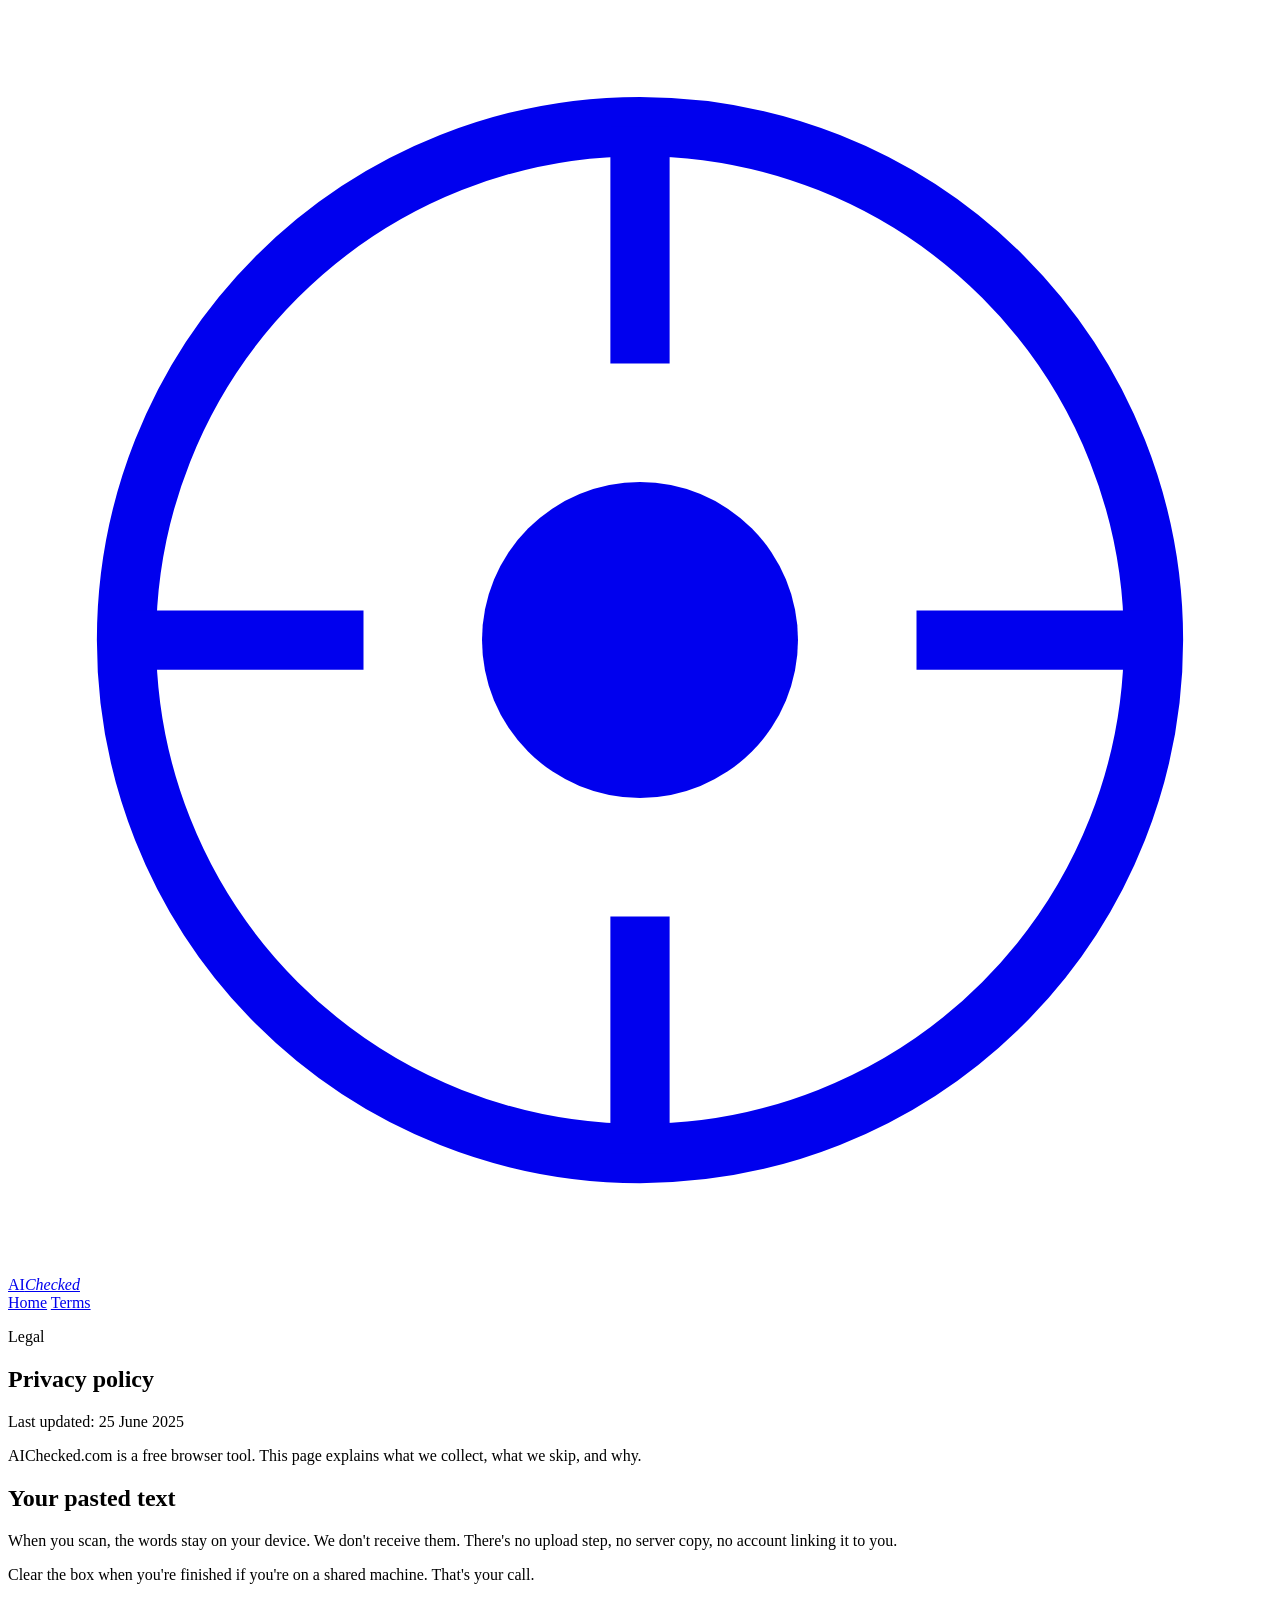
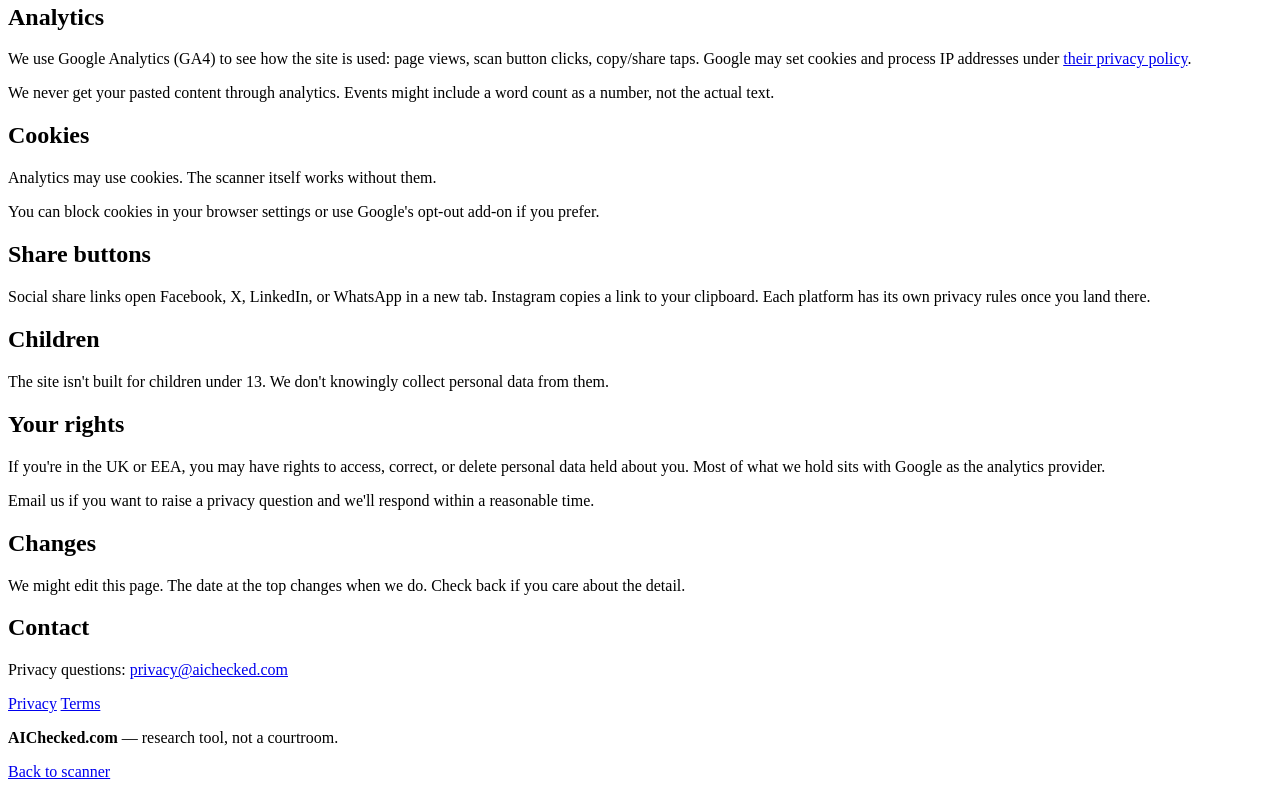
==== public/privacy.html @ 5d239591 "Add privacy and terms pages with footer links and sitemap entries." ====
<!DOCTYPE html>
<html lang="en-GB">
<head>
  <meta charset="utf-8" />
  <meta name="viewport" content="width=device-width, initial-scale=1" />
  <title>Privacy policy — AIChecked</title>
  <meta name="description" content="How AIChecked handles your data. Scans run in your browser; pasted text is not uploaded." />
  <meta name="robots" content="index, follow" />
  <link rel="canonical" href="https://aichecked.com/privacy.html" />
  <meta name="theme-color" content="#060a12" />
  <link rel="icon" href="/favicon.svg" type="image/svg+xml" />

  <script async src="https://www.googletagmanager.com/gtag/js?id=G-3PXBR685H8"></script>
  <script>
    window.dataLayer = window.dataLayer || [];
    function gtag(){dataLayer.push(arguments);}
    gtag("js", new Date());
    gtag("config", "G-3PXBR685H8");
  </script>

  <link rel="preconnect" href="https://fonts.googleapis.com" />
  <link rel="preconnect" href="https://fonts.gstatic.com" crossorigin />
  <link href="https://fonts.googleapis.com/css2?family=DM+Sans:ital,opsz,wght@0,9..40,400;0,9..40,500;0,9..40,600;1,9..40,400&family=Syne:wght@600;700;800&family=JetBrains+Mono:wght@400;500&display=swap" rel="stylesheet" />
  <link rel="stylesheet" href="/css/style.css" />
</head>
<body>
  <div class="bg-grid" aria-hidden="true"></div>
  <div class="bg-glow bg-glow--a" aria-hidden="true"></div>
  <div class="bg-glow bg-glow--b" aria-hidden="true"></div>

  <header class="header">
    <a class="logo" href="/">
      <span class="logo__mark" aria-hidden="true">
        <svg viewBox="0 0 32 32" fill="none"><circle cx="16" cy="16" r="13" stroke="currentColor" stroke-width="1.5"/><circle cx="16" cy="16" r="4" fill="currentColor"/><line x1="16" y1="3" x2="16" y2="9" stroke="currentColor" stroke-width="1.5"/><line x1="16" y1="23" x2="16" y2="29" stroke="currentColor" stroke-width="1.5"/><line x1="3" y1="16" x2="9" y2="16" stroke="currentColor" stroke-width="1.5"/><line x1="23" y1="16" x2="29" y2="16" stroke="currentColor" stroke-width="1.5"/></svg>
      </span>
      <span class="logo__text">AI<em>Checked</em></span>
    </a>
    <nav class="header__nav">
      <a href="/">Home</a>
      <a href="/terms.html">Terms</a>
    </nav>
  </header>

  <main class="main legal">
    <article class="legal__card">
      <p class="legal__eyebrow">Legal</p>
      <h1 class="legal__title">Privacy policy</h1>
      <p class="legal__updated">Last updated: 25 June 2025</p>

      <p class="legal__lead">AIChecked.com is a free browser tool. This page explains what we collect, what we skip, and why.</p>

      <h2>Your pasted text</h2>
      <p>When you scan, the words stay on your device. We don't receive them. There's no upload step, no server copy, no account linking it to you.</p>
      <p>Clear the box when you're finished if you're on a shared machine. That's your call.</p>

      <h2>Analytics</h2>
      <p>We use Google Analytics (GA4) to see how the site is used: page views, scan button clicks, copy/share taps. Google may set cookies and process IP addresses under <a href="https://policies.google.com/privacy" rel="noopener noreferrer">their privacy policy</a>.</p>
      <p>We never get your pasted content through analytics. Events might include a word count as a number, not the actual text.</p>

      <h2>Cookies</h2>
      <p>Analytics may use cookies. The scanner itself works without them.</p>
      <p>You can block cookies in your browser settings or use Google's opt-out add-on if you prefer.</p>

      <h2>Share buttons</h2>
      <p>Social share links open Facebook, X, LinkedIn, or WhatsApp in a new tab. Instagram copies a link to your clipboard. Each platform has its own privacy rules once you land there.</p>

      <h2>Children</h2>
      <p>The site isn't built for children under 13. We don't knowingly collect personal data from them.</p>

      <h2>Your rights</h2>
      <p>If you're in the UK or EEA, you may have rights to access, correct, or delete personal data held about you. Most of what we hold sits with Google as the analytics provider.</p>
      <p>Email us if you want to raise a privacy question and we'll respond within a reasonable time.</p>

      <h2>Changes</h2>
      <p>We might edit this page. The date at the top changes when we do. Check back if you care about the detail.</p>

      <h2>Contact</h2>
      <p>Privacy questions: <a href="mailto:privacy@aichecked.com">privacy@aichecked.com</a></p>
    </article>
  </main>

  <footer class="footer">
    <nav class="footer__links" aria-label="Legal">
      <a href="/privacy.html" aria-current="page">Privacy</a>
      <a href="/terms.html">Terms</a>
    </nav>
    <p><strong>AIChecked.com</strong> — research tool, not a courtroom.</p>
    <p class="footer__fine"><a href="/">Back to scanner</a></p>
  </footer>
</body>
</html>
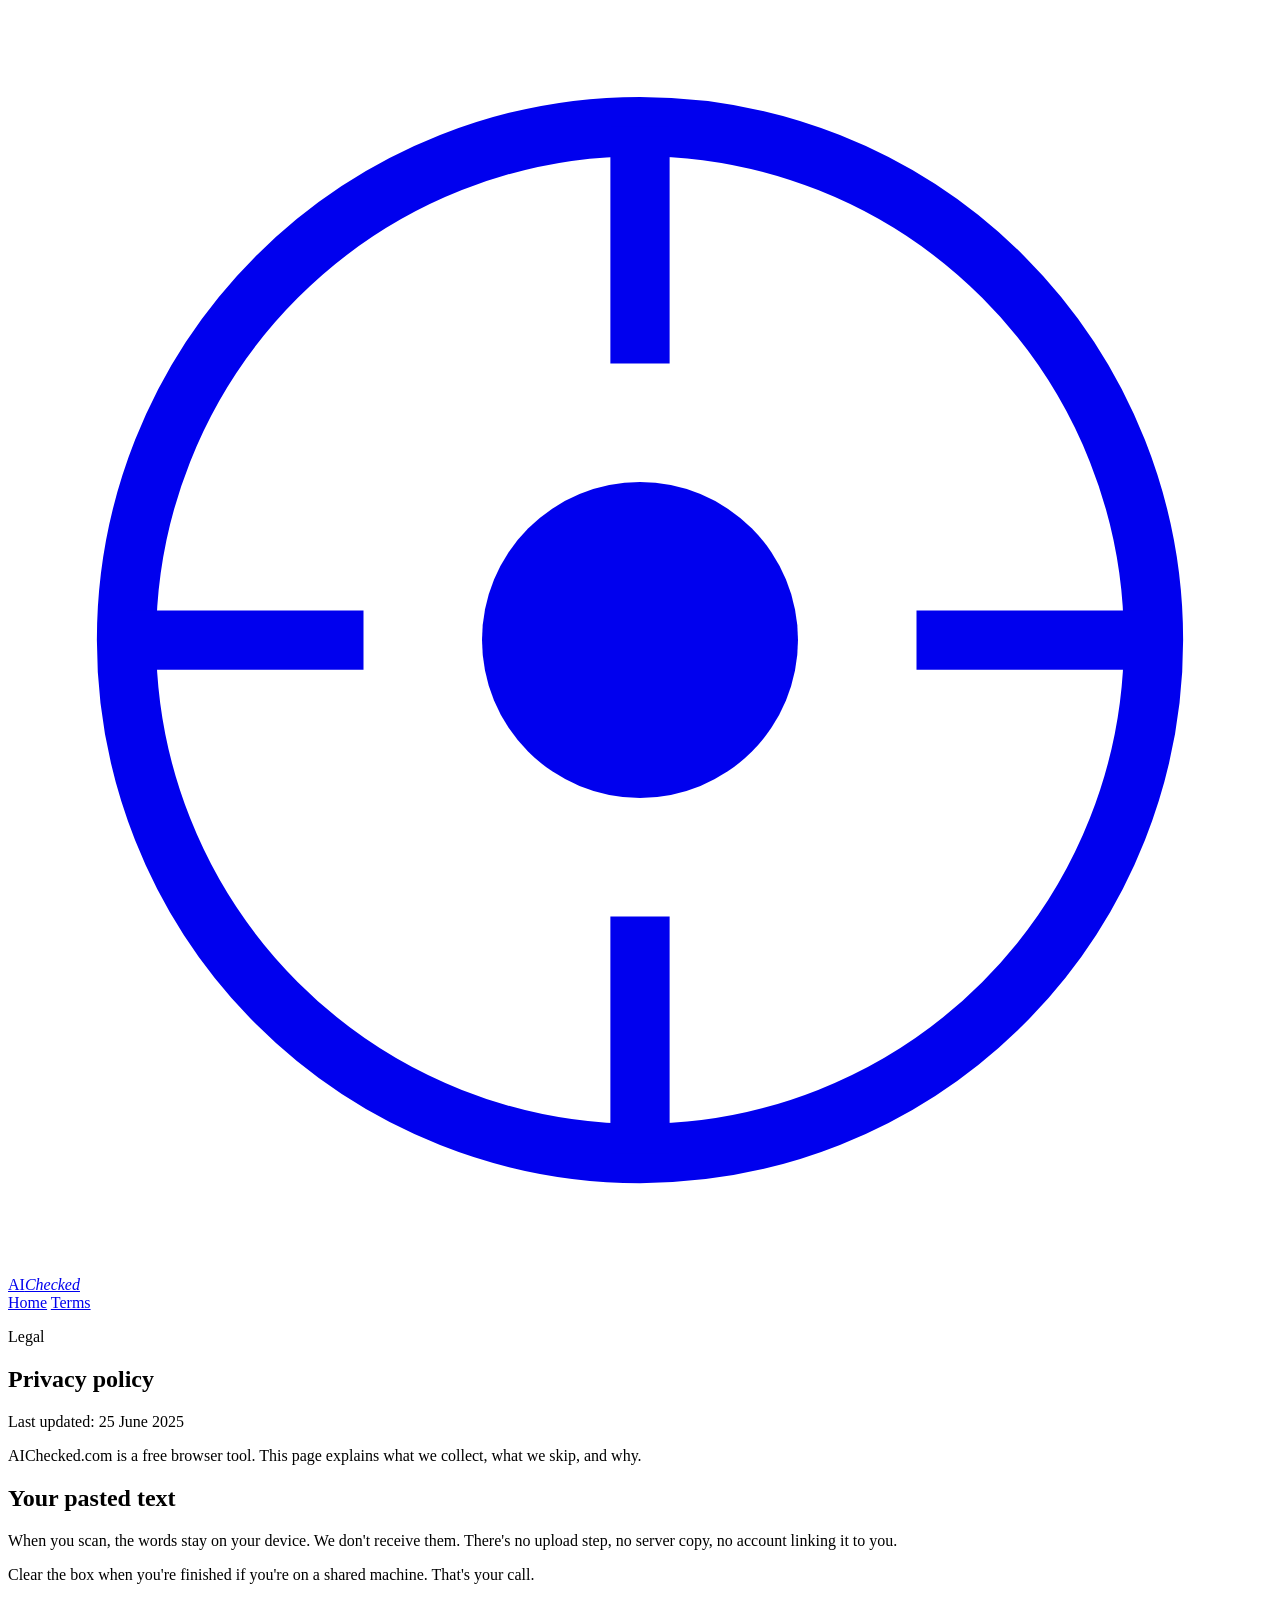
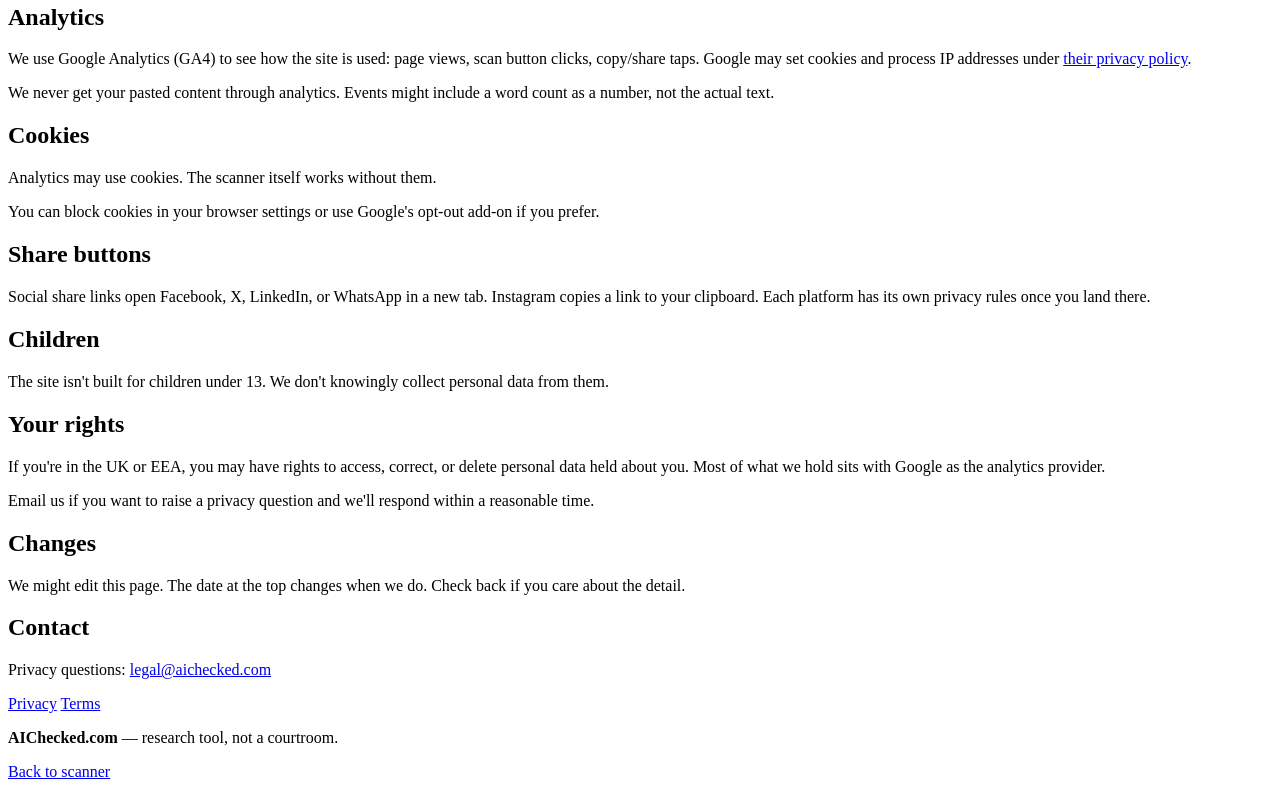
==== commit 90a490b0: "Use legal@aichecked.com as privacy contact email." ====
--- a/public/privacy.html
+++ b/public/privacy.html
@@ -75,7 +75,7 @@
       <p>We might edit this page. The date at the top changes when we do. Check back if you care about the detail.</p>
 
       <h2>Contact</h2>
-      <p>Privacy questions: <a href="mailto:privacy@aichecked.com">privacy@aichecked.com</a></p>
+      <p>Privacy questions: <a href="mailto:legal@aichecked.com">legal@aichecked.com</a></p>
     </article>
   </main>
 
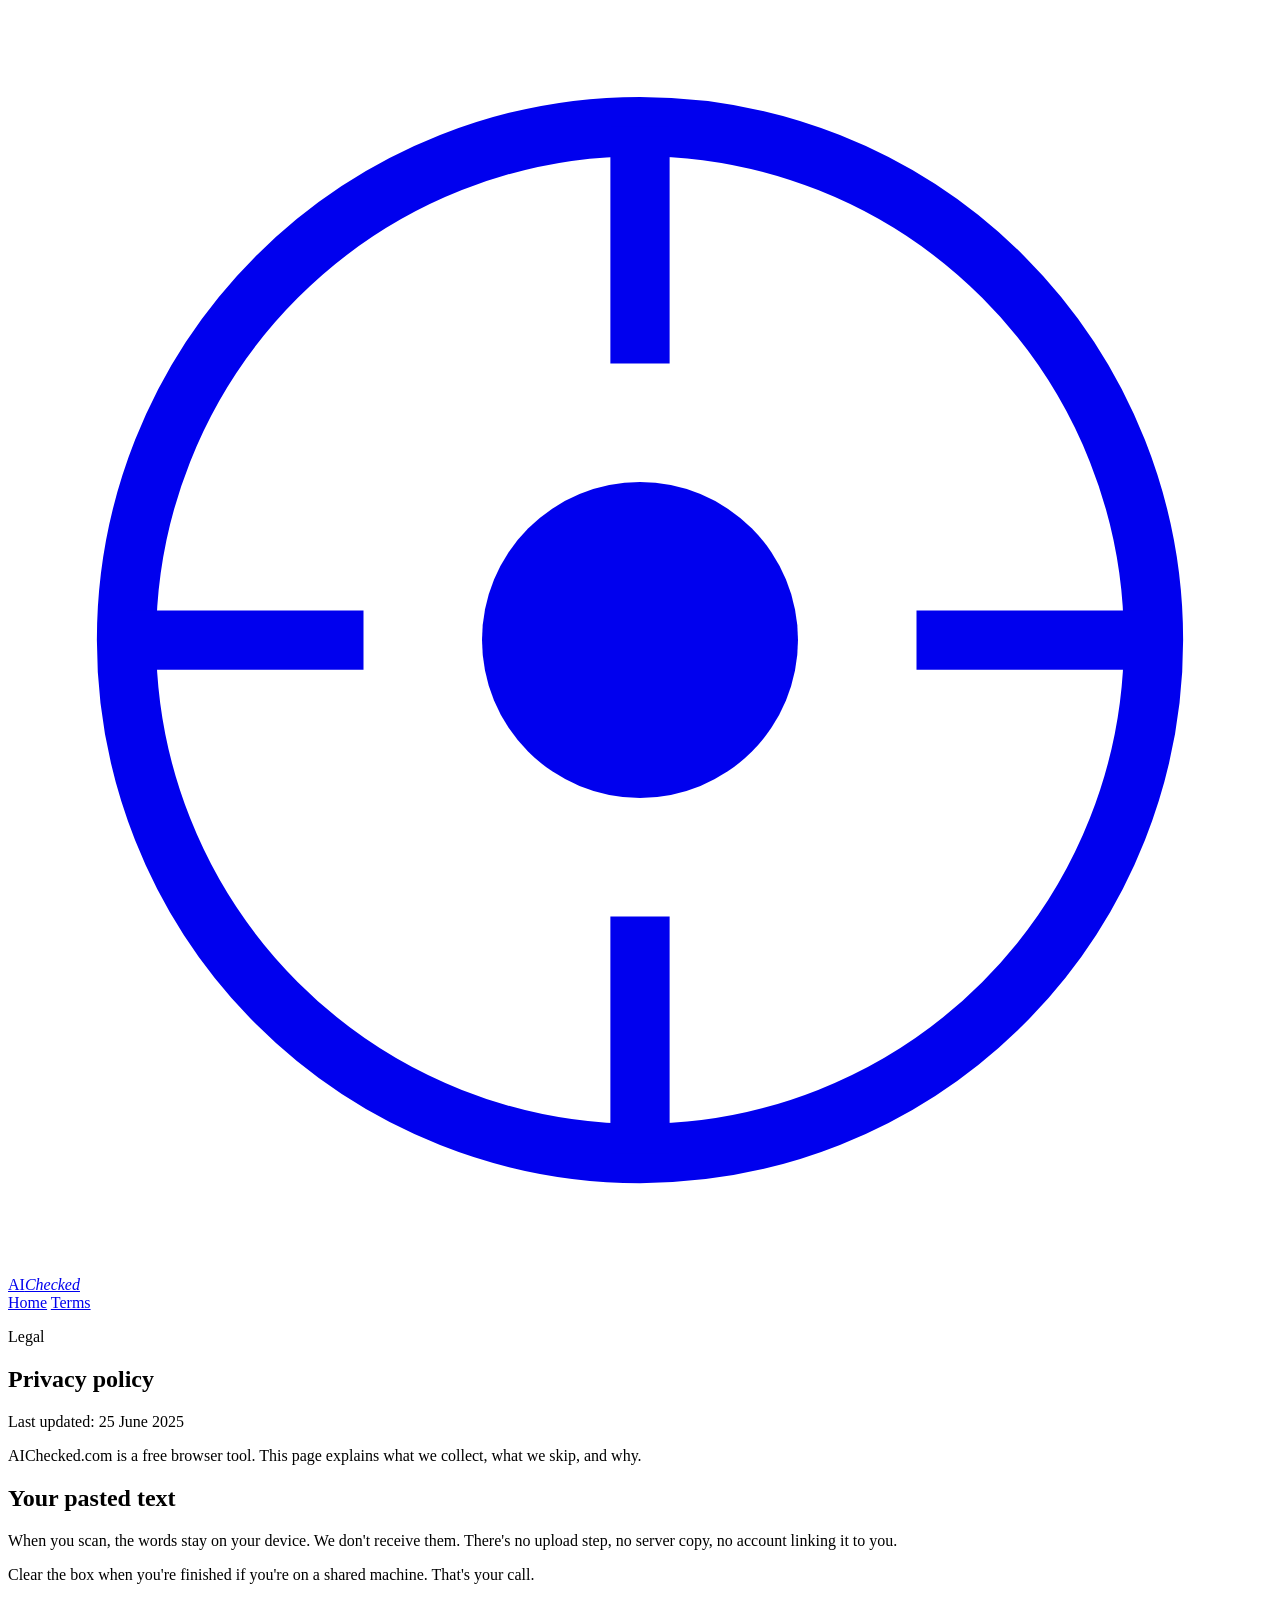
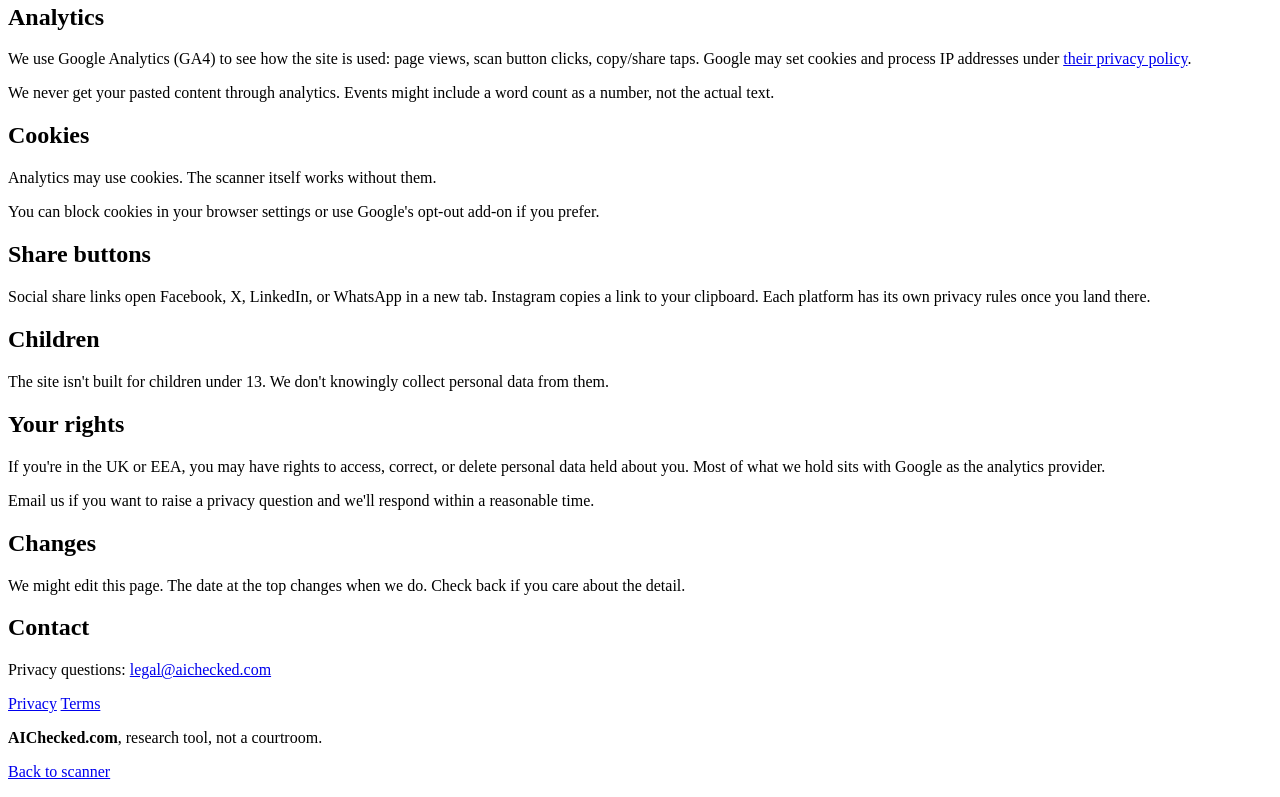
==== commit c31fdb4e: "Replace footer em dash with comma on all pages." ====
--- a/public/privacy.html
+++ b/public/privacy.html
@@ -84,7 +84,7 @@
       <a href="/privacy.html" aria-current="page">Privacy</a>
       <a href="/terms.html">Terms</a>
     </nav>
-    <p><strong>AIChecked.com</strong> — research tool, not a courtroom.</p>
+    <p><strong>AIChecked.com</strong>, research tool, not a courtroom.</p>
     <p class="footer__fine"><a href="/">Back to scanner</a></p>
   </footer>
 </body>
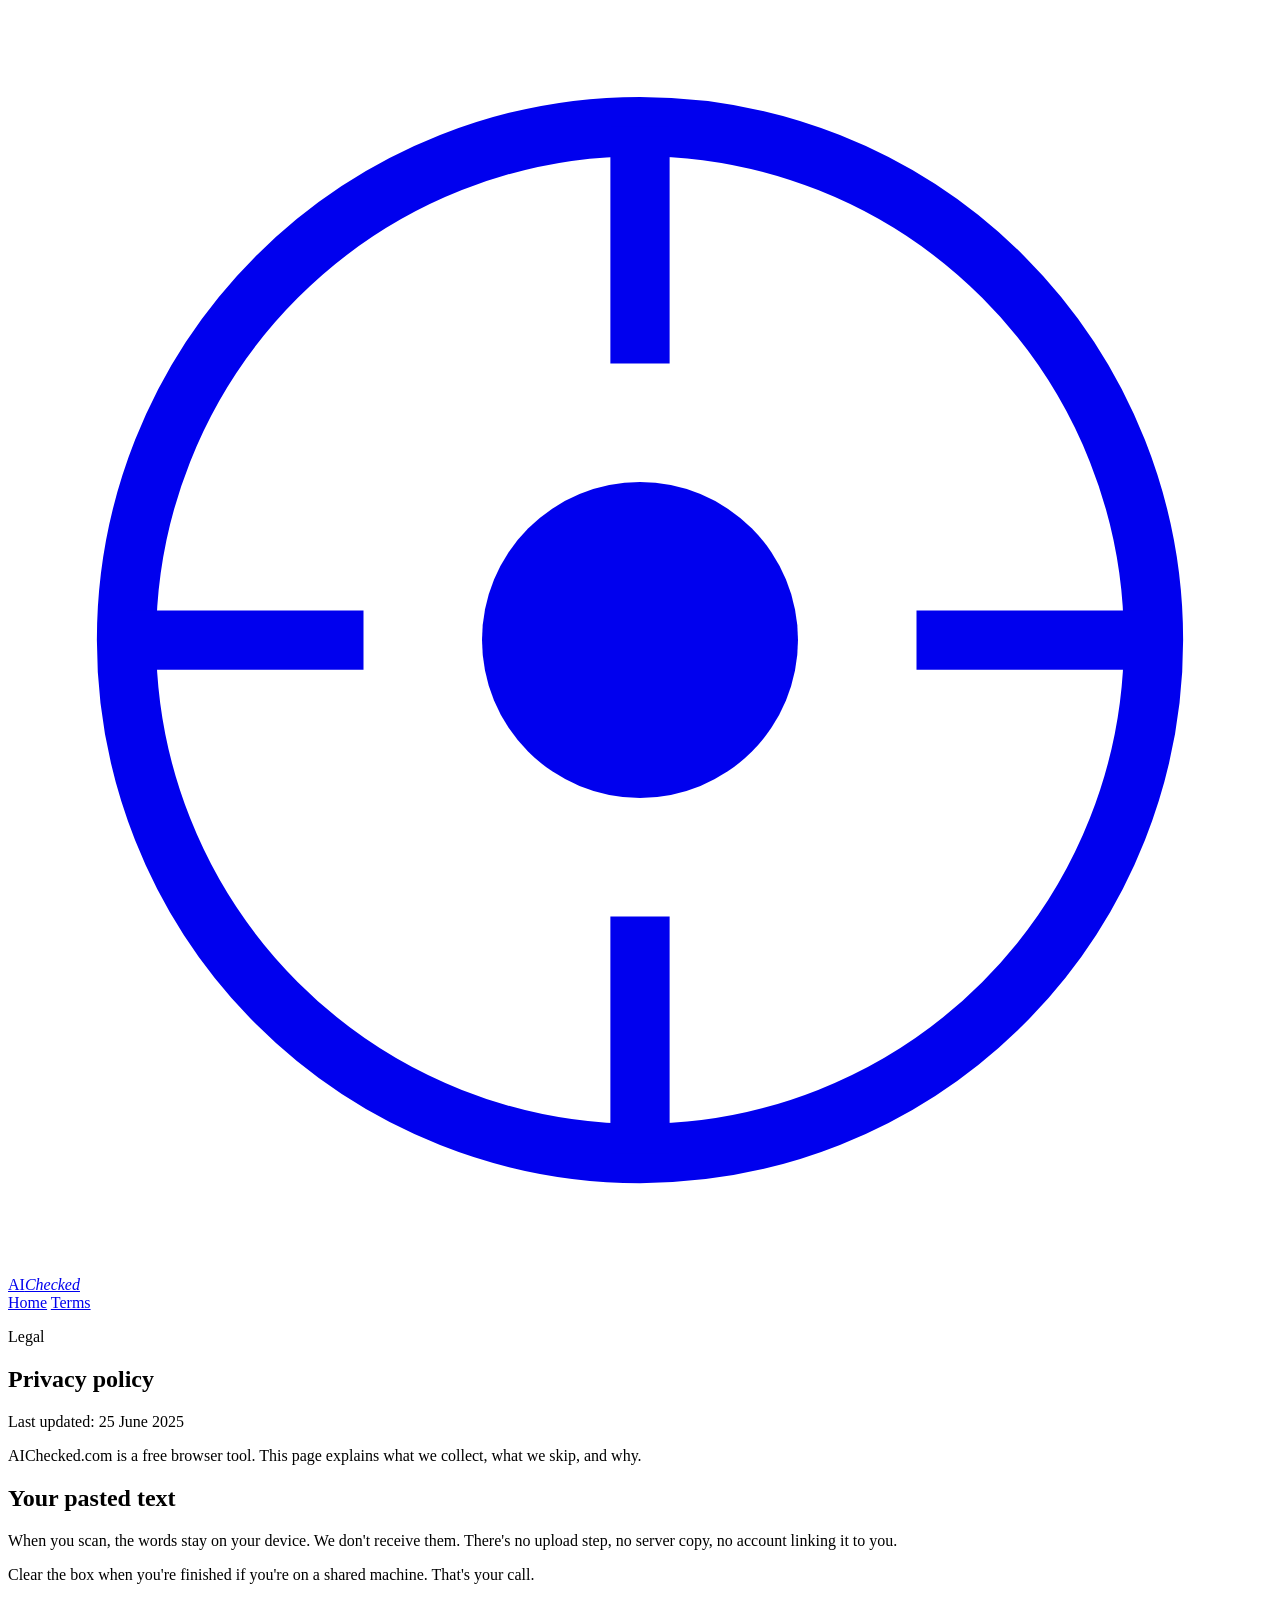
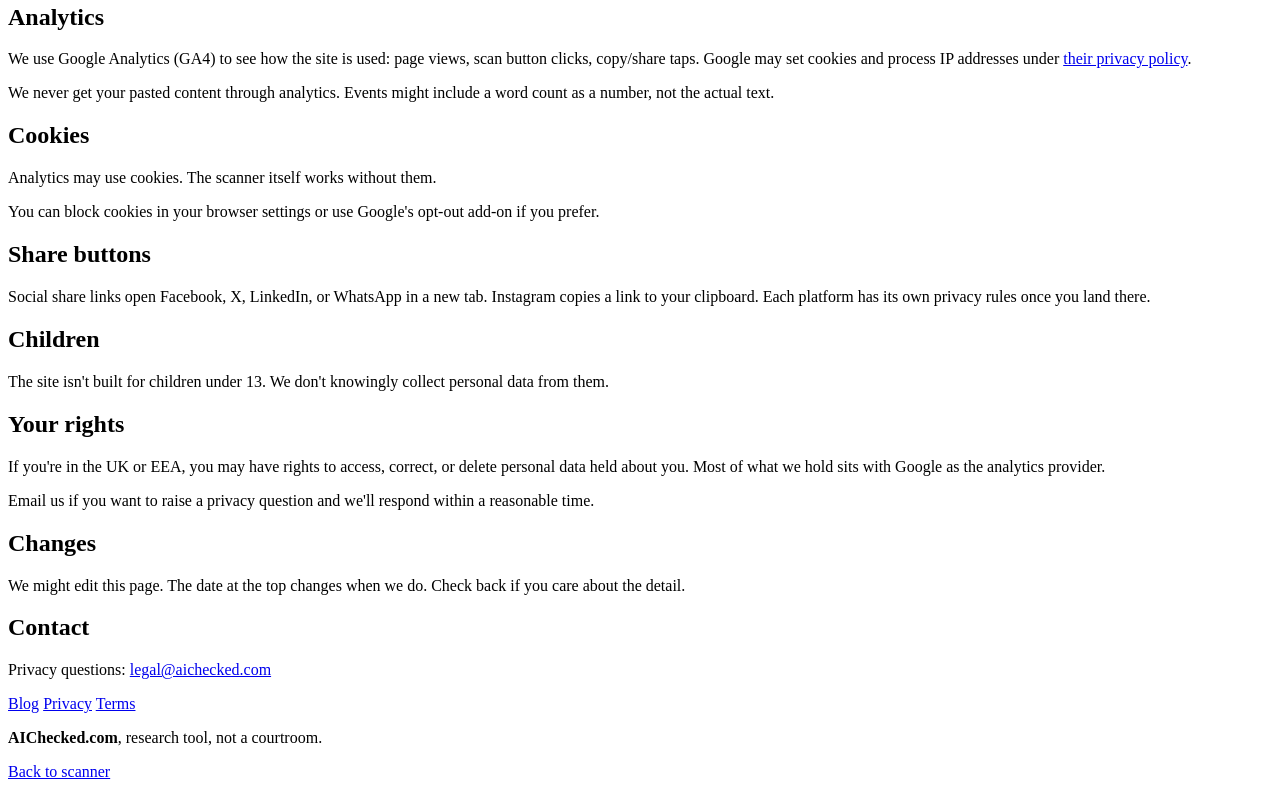
==== commit a95761b5: "Add public blog, research attribution, and footer links." ====
--- a/public/privacy.html
+++ b/public/privacy.html
@@ -81,6 +81,7 @@
 
   <footer class="footer">
     <nav class="footer__links" aria-label="Legal">
+      <a href="/blog/deeper-analysis.html">Blog</a>
       <a href="/privacy.html" aria-current="page">Privacy</a>
       <a href="/terms.html">Terms</a>
     </nav>
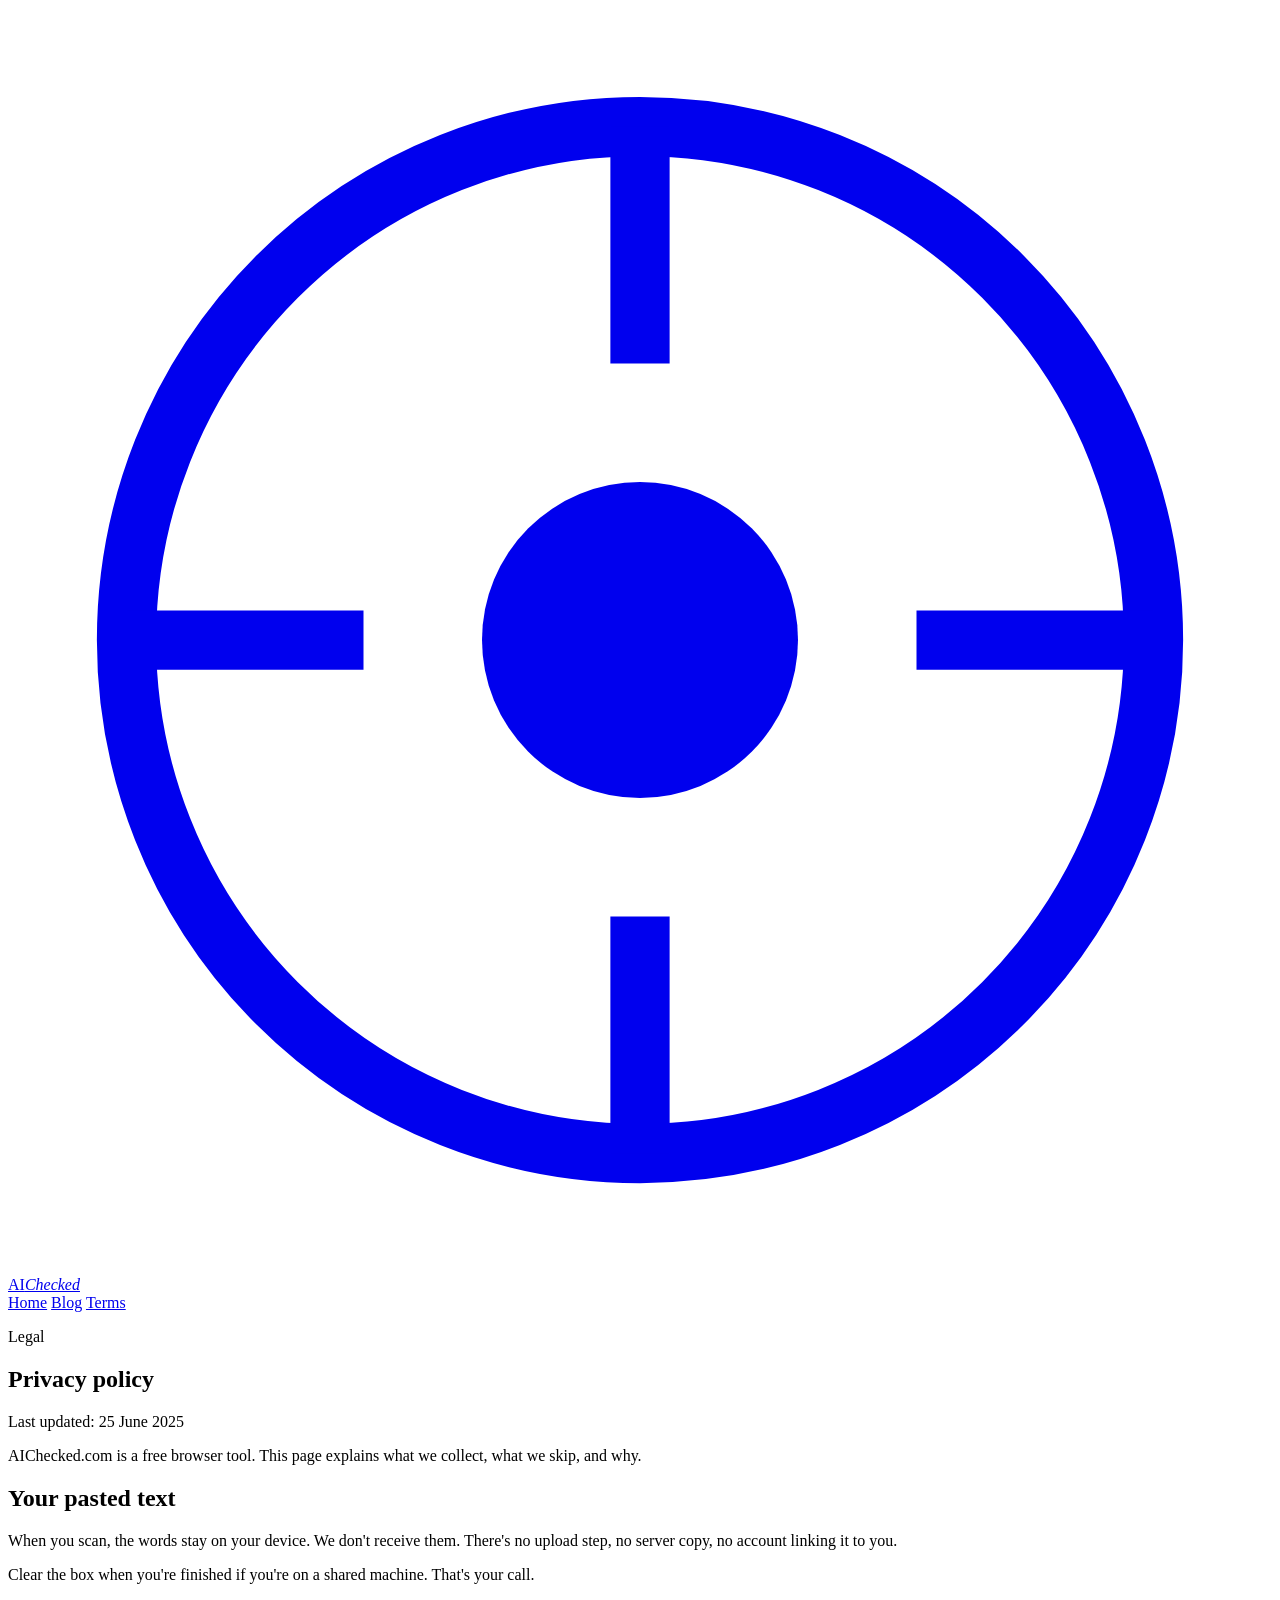
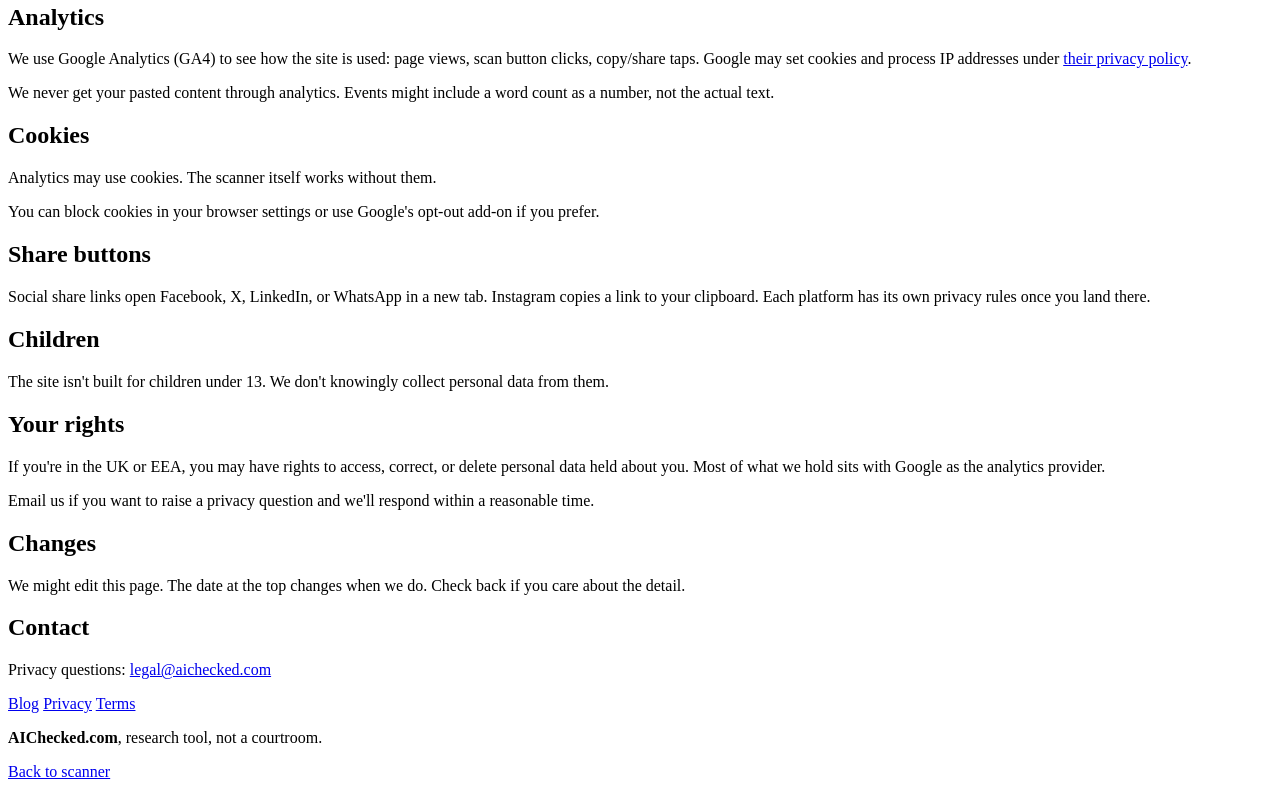
==== commit ec491eab: "Add Blog link to header navigation on all pages." ====
--- a/public/privacy.html
+++ b/public/privacy.html
@@ -37,6 +37,7 @@
     </a>
     <nav class="header__nav">
       <a href="/">Home</a>
+      <a href="/blog/deeper-analysis.html">Blog</a>
       <a href="/terms.html">Terms</a>
     </nav>
   </header>
